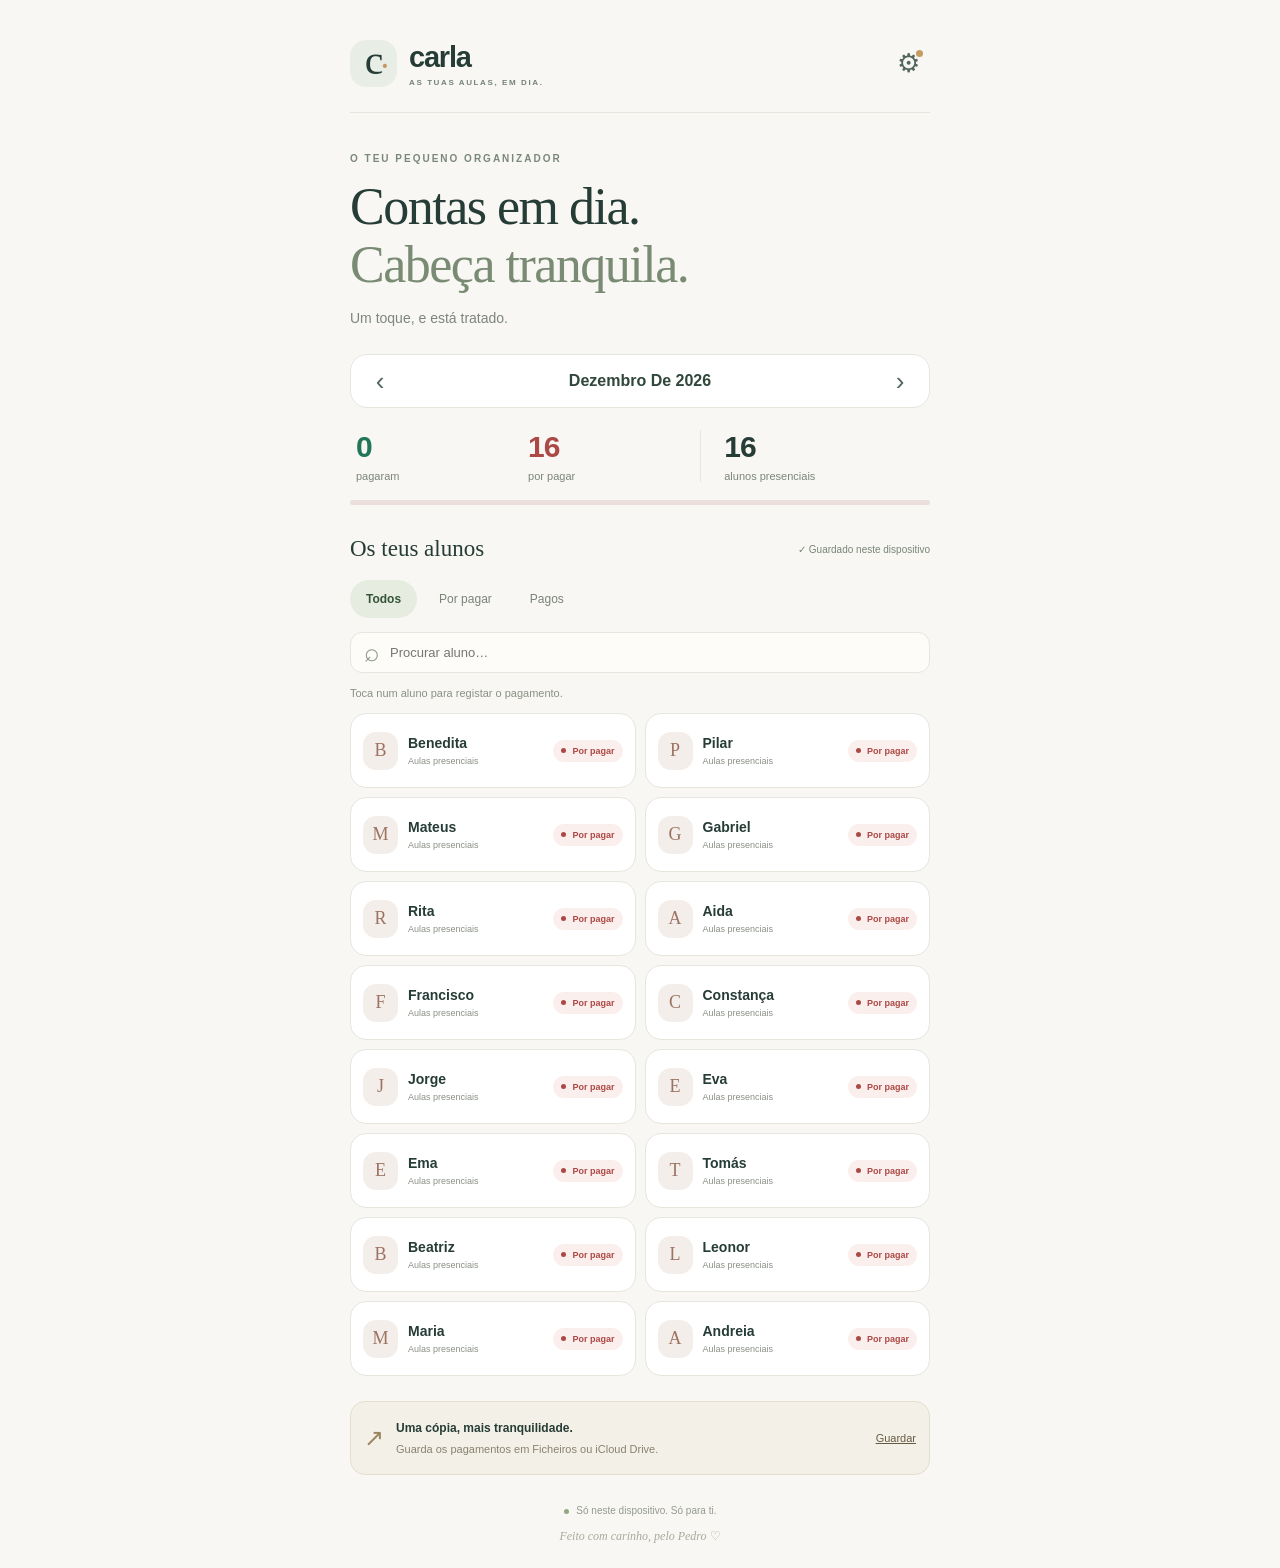
==== site/index.html @ af6f87b8 "Adicionar aplicação Carla — Pagamentos" ====
<!doctype html>
<html lang="pt-PT"><head><meta charset="utf-8"><meta name="viewport" content="width=device-width,initial-scale=1,viewport-fit=cover"><meta name="theme-color" content="#f8f7f4"><meta name="apple-mobile-web-app-capable" content="yes"><meta name="apple-mobile-web-app-status-bar-style" content="default"><meta name="apple-mobile-web-app-title" content="Carla"><meta name="description" content="Os pagamentos das tuas aulas, com tudo no sítio. Dados guardados neste dispositivo."><link rel="manifest" href="./manifest.webmanifest"><link rel="icon" href="./icons/icon.svg" type="image/svg+xml"><link rel="apple-touch-icon" href="./icons/apple-touch-icon.png"><link rel="stylesheet" href="./styles.css"><title>Carla — Pagamentos</title></head>
<body>
<div class="app">
<header><a href="./" class="brand" aria-label="Carla, início"><span class="brand-icon">c<span>·</span></span><span>carla<span class="brand-sub">AS TUAS AULAS, EM DIA.</span></span></a><button id="settings" class="icon-button" aria-label="Definições e cópias de segurança">⚙<span class="dot" id="backup-dot" hidden></span></button></header>
<main>
<section class="intro"><div class="eyebrow">O TEU PEQUENO ORGANIZADOR</div><h1>Contas em dia.<br><span>Cabeça tranquila.</span></h1><p>Um toque, e está tratado.</p></section>
<section class="month-bar" aria-label="Selecionar mês"><button id="previous" class="icon-button" aria-label="Mês anterior">‹</button><button id="month-title" aria-label="Escolher mês"></button><button id="next" class="icon-button" aria-label="Mês seguinte">›</button><input id="month-picker" type="month" aria-label="Mês dos pagamentos" hidden></section>
<section class="summary" aria-label="Resumo dos pagamentos"><div><span id="paid-count" class="number green">0</span><span>pagaram</span></div><div><span id="pending-count" class="number red">16</span><span>por pagar</span></div><div class="total"><span id="total-count" class="number">16</span><span>alunos presenciais</span></div></section>
<div class="progress-track"><div id="progress"></div></div>
<section class="list-section"><div class="section-heading"><h2>Os teus alunos</h2><span id="saved-status" role="status">A abrir…</span></div>
<div class="filters" role="group" aria-label="Filtrar pagamentos"><button class="active" data-filter="all" aria-pressed="true">Todos</button><button data-filter="pending" aria-pressed="false">Por pagar</button><button data-filter="paid" aria-pressed="false">Pagos</button></div>
<label class="search"><span aria-hidden="true">⌕</span><input id="search" type="search" placeholder="Procurar aluno…" aria-label="Procurar aluno" autocomplete="off"></label>
<p id="tap-hint" class="hint">Toca num aluno para registar o pagamento.</p><div id="students" class="students" aria-live="polite"></div>
</section>
<aside id="backup-reminder" class="backup-reminder" hidden><span aria-hidden="true">↗</span><div><strong>Uma cópia, mais tranquilidade.</strong><p>Guarda os pagamentos em Ficheiros ou iCloud Drive.</p></div><button id="quick-backup">Guardar</button></aside>
<footer><span class="local-dot"></span> Só neste dispositivo. Só para ti.<span class="footer-sign">Feito com carinho, pelo Pedro ♡</span></footer>
</main></div>
<dialog id="surprise" class="surprise"><form method="dialog"><span class="celebration" aria-hidden="true">😂</span><p class="eyebrow">PAGAMENTO REGISTADO!</p><h2>O TEU MARIDO PEDRO É UM GÉNIO! 😂</h2><p id="surprise-detail"></p><button class="primary">Está bem, génio! ♡</button></form></dialog>
<dialog id="settings-dialog"><div class="dialog-heading"><h2>O teu cantinho</h2><button data-close class="icon-button" aria-label="Fechar definições">×</button></div><div class="dialog-content"><section><h3>Um toque de alegria</h3><label class="toggle-line">Som de caixa registadora<input id="sound" type="checkbox" role="switch"></label></section><section><h3>Cópias de segurança</h3><p>As alterações são guardadas neste iPhone, com as últimas 30 versões locais. Guarda também uma cópia em Ficheiros ou iCloud Drive: apagar os dados do site pode apagar as versões locais.</p><p id="last-export" class="small"></p><button id="export" class="primary">Guardar cópia de segurança</button><label class="secondary file-label">Importar uma cópia<input id="import" type="file" accept=".json,application/json"></label><button id="local-backups" class="text-button">Recuperar uma versão local</button></section><section><div class="section-heading"><h3>Alunos presenciais</h3><button id="add-student" class="text-button">+ Adicionar</button></div><p class="small">Podes corrigir nomes ou arquivar alunos. O histórico dos pagamentos fica guardado.</p><div id="manage-students"></div></section><section><h3>Levar para o ecrã principal</h3><p>No Safari: Partilhar → Adicionar ao ecrã principal. Abre a aplicação uma vez com internet para a preparar para uso sem ligação.</p><p id="offline-status" class="small">A preparar funcionamento sem internet…</p><button id="refresh-app" class="text-button" hidden>Atualizar aplicação</button></section></div></dialog>
<dialog id="edit-dialog"><form id="edit-form"><div class="dialog-heading"><h2 id="edit-title">Editar aluno</h2><button type="button" data-close class="icon-button" aria-label="Fechar">×</button></div><label>Nome<input id="student-name" maxlength="80" required autocomplete="off"></label><div class="actions"><button type="button" data-close class="secondary">Cancelar</button><button class="primary">Guardar</button></div></form></dialog>
<dialog id="confirm-dialog"><h2 id="confirm-title"></h2><p id="confirm-text"></p><div class="actions"><button id="confirm-no" class="secondary">Cancelar</button><button id="confirm-yes" class="primary">Confirmar</button></div></dialog>
<dialog id="versions-dialog"><div class="dialog-heading"><h2>Versões locais</h2><button data-close class="icon-button" aria-label="Fechar">×</button></div><p>Escolhe uma versão para recuperar. A versão atual fica guardada antes da troca.</p><div id="versions"></div></dialog>
<div id="toast" class="toast" role="status" hidden></div>
<noscript>Ativa o JavaScript no Safari para usar a aplicação.</noscript><script type="module" src="./app.mjs"></script></body></html>
---- site/styles.css ----
*{box-sizing:border-box} :root{font-family:-apple-system,BlinkMacSystemFont,"Segoe UI",sans-serif;color:#263c36;background:#f8f7f4;font-synthesis:none;--green:#22765a;--red:#ac4946;--line:#e5e7df}body{margin:0}button,input{font:inherit}button,a,input{-webkit-tap-highlight-color:transparent}button{cursor:pointer}button:disabled{cursor:wait;opacity:.55}button:focus-visible,a:focus-visible,input:focus-visible{outline:3px solid #ba8c45;outline-offset:4px}button{border:0}a{color:inherit;text-decoration:none}.app{max-width:660px;margin:auto;padding:0 26px}header{display:flex;align-items:center;justify-content:space-between;padding:30px 0 25px;border-bottom:1px solid var(--line)}.brand{display:flex;align-items:center;gap:12px;font-size:29px;font-weight:700;letter-spacing:-1.2px}.brand-icon{width:47px;height:47px;display:grid;place-content:center;background:#e8eee5;border-radius:16px;font-family:Georgia,serif;font-size:42px;font-weight:400;position:relative;padding-bottom:7px}.brand-icon span{position:absolute;right:9px;bottom:0;color:#c29960;font-size:35px}.brand-sub{display:block;font-size:8px;letter-spacing:1.6px;margin-top:4px;font-weight:600;color:#74827a}.icon-button{background:transparent;color:#52675d;min-width:44px;min-height:44px;border-radius:14px;font-size:26px;position:relative}.icon-button:hover{background:#eaece5}.dot{position:absolute;width:7px;height:7px;background:#c49d62;right:7px;top:8px;border-radius:50%}.intro{padding:35px 0 28px}.eyebrow{font-size:10px;font-weight:700;letter-spacing:2px;color:#7a887b}h1{font-family:Georgia,"Times New Roman",serif;font-size:46px;line-height:1.12;font-weight:400;letter-spacing:-1.5px;margin:14px 0}h1 span{color:#7a8b74}.intro p{color:#7d857d;font-size:14px;margin:16px 0 0}.month-bar{display:flex;align-items:center;justify-content:space-between;background:#fff;border:1px solid var(--line);border-radius:17px;padding:4px 7px;margin-bottom:22px;flex-wrap:wrap}#month-title{background:none;font-size:16px;font-weight:650;text-transform:capitalize;color:#30473c;padding:12px}#month-picker{width:100%;border:1px solid var(--line);padding:10px;border-radius:10px}.summary{display:grid;grid-template-columns:1fr 1fr 1.3fr;padding:0 6px 18px}.summary>div{display:flex;flex-direction:column;gap:6px}.summary>div:last-child{border-left:1px solid var(--line);padding-left:23px}.number{font-size:30px;font-weight:550;letter-spacing:-1px}.green{color:var(--green)}.red{color:var(--red)}.summary span:last-child{font-size:11px;color:#7b857b}.progress-track{height:5px;background:#eadfda;border-radius:9px;overflow:hidden;margin-bottom:31px}#progress{height:100%;width:0;background:#6b9874;transition:width .35s}.section-heading{display:flex;justify-content:space-between;align-items:center;gap:8px}h2{font-family:Georgia,serif;font-size:23px;font-weight:400;margin:0}#saved-status{font-size:10px;color:#778574;text-align:right;max-width:48%}.filters{display:flex;gap:6px;margin:18px 0 14px}.filters button{padding:9px 16px;border-radius:25px;background:transparent;color:#7a8379;font-size:12px;min-height:38px}.filters button.active{background:#e6ecdf;color:#36543c;font-weight:600}.search{display:flex;align-items:center;gap:10px;border:1px solid var(--line);background:#fdfcf9;border-radius:12px;padding:0 13px;color:#8c978a}.search span{font-size:26px}.search input{border:0;background:none;padding:12px 0;width:100%;font-size:13px;outline-offset:1px}.hint{font-size:11px;color:#899084;margin:14px 0}.students{display:grid;gap:9px}.student{display:flex;align-items:center;gap:12px;background:#fff;border:1px solid #e5e6de;border-radius:16px;padding:14px;text-align:left;width:100%;color:inherit;min-height:75px;transition:background .2s,transform .15s}.student:active{transform:scale(.985)}.avatar{width:41px;height:41px;border-radius:13px;background:#f4eeea;color:#9c7363;display:grid;place-content:center;font-family:Georgia,serif;font-size:19px;flex-shrink:0}.student.paid .avatar{background:#e9f0e5;color:#648265}.student.paid{background:#fbfdf9}.student-info{flex:1;min-width:0}.student-name{display:block;font-size:15px;font-weight:550;overflow-wrap:anywhere}.student-caption{display:block;font-size:10px;color:#899084;margin-top:5px}.badge{display:flex;align-items:center;gap:6px;border-radius:20px;padding:7px 10px;background:#fbefed;color:#ac4946;font-size:10px;font-weight:650;white-space:nowrap}.badge::before{content:'';width:5px;height:5px;border-radius:50%;background:currentColor}.paid .badge{background:#eaf2e4;color:#417b48}.backup-reminder{display:flex;align-items:center;gap:12px;margin-top:25px;padding:16px 13px;border:1px solid #e5decd;border-radius:15px;background:#f3f0e7}.backup-reminder>span{font-size:24px;color:#9a845e}.backup-reminder strong{font-size:11px;font-weight:650}.backup-reminder p{font-size:10px;color:#8a826f;line-height:1.5;margin:5px 0 0}.backup-reminder button{background:transparent;font-size:11px;color:#665b43;text-decoration:underline;padding:10px 0}footer{text-align:center;font-size:10px;color:#939a8e;padding:30px 0 calc(24px + env(safe-area-inset-bottom))}.local-dot{display:inline-block;background:#92a784;width:5px;height:5px;border-radius:50%;margin-right:5px}.footer-sign{display:block;margin-top:13px;color:#aaa99b;font-family:Georgia,serif;font-style:italic;font-size:12px}dialog{color:#30443a;background:#fbfaf6;border:1px solid #e1e4da;border-radius:24px;padding:25px;max-width:460px;width:calc(100% - 32px);max-height:85dvh;overflow:auto;box-shadow:0 20px 100px #1e332033}dialog::backdrop{background:#26382c66;backdrop-filter:blur(5px)}dialog p{font-size:13px;color:#7c8578;line-height:1.7}dialog h3{font-size:14px;margin:0 0 15px}dialog section{padding:23px 0;border-bottom:1px solid var(--line)}.dialog-heading{display:flex;align-items:center;justify-content:space-between;gap:12px}.dialog-heading h2{font-size:25px}.primary,.secondary{padding:13px 18px;min-height:46px;border-radius:12px;font-size:13px;display:inline-flex;align-items:center;justify-content:center;gap:8px}.primary{background:#365c45;color:#fff}.secondary{background:#e9ecdf;color:#496144}.dialog-content .primary,.file-label{width:100%;margin-bottom:10px}.file-label{position:relative;overflow:hidden;cursor:pointer}.file-label input{position:absolute;inset:0;opacity:0;width:100%;cursor:pointer}.file-label:focus-within{outline:3px solid #ba8c45;outline-offset:3px}.text-button{background:none;color:#547450;padding:12px 0;font-size:12px;min-height:44px}.small{font-size:11px!important}.toggle-line{display:flex;align-items:center;justify-content:space-between;font-size:13px;gap:10px}.toggle-line input{width:22px;height:22px;accent-color:#47734f}.manage-row{display:flex;align-items:center;border-bottom:1px solid var(--line);gap:8px;padding:6px 0}.manage-row>span{flex:1;font-size:13px;overflow-wrap:anywhere}.manage-row button{font-size:11px;min-height:44px;background:none;color:#547450;padding:6px}.manage-row.archived>span{color:#9a9e94}.actions{display:flex;justify-content:flex-end;gap:8px;margin-top:22px}#edit-form>label{display:block;font-size:13px;margin-top:20px}#student-name{width:100%;padding:14px;border:1px solid var(--line);background:white;border-radius:10px;margin-top:8px}.surprise{text-align:center;padding:32px 25px}.celebration{display:block;font-size:58px;margin:0 0 25px}.surprise h2{font-family:Georgia,serif;font-size:28px;line-height:1.3;margin:17px 0}.surprise .primary{margin-top:15px;width:100%}.toast{position:fixed;bottom:calc(24px + env(safe-area-inset-bottom));left:50%;transform:translateX(-50%);background:#2c4538;color:white;padding:14px 22px;border-radius:15px;max-width:90%;width:max-content;font-size:13px;z-index:100}.empty{padding:35px;text-align:center;color:#87907f;font-size:13px}[hidden]{display:none!important}@media(min-width:700px){.app{padding:0 40px}header{padding-top:40px}.intro{padding-top:40px}h1{font-size:52px}.students{grid-template-columns:1fr 1fr}.student{padding:12px;gap:10px}.student-name{font-size:14px}.badge{padding:6px 8px;font-size:9px}.student-caption{font-size:9px}.avatar{width:35px;height:38px;font-size:18px}.backup-reminder p{font-size:11px}.backup-reminder strong{font-size:12px}.backup-reminder button{margin-left:auto}}@media(max-width:350px){.app{padding:0 17px}h1{font-size:40px}.badge{font-size:9px}.summary>div:last-child{padding-left:12px}}@media(prefers-reduced-motion:reduce){*{transition:none!important;scroll-behavior:auto!important}}
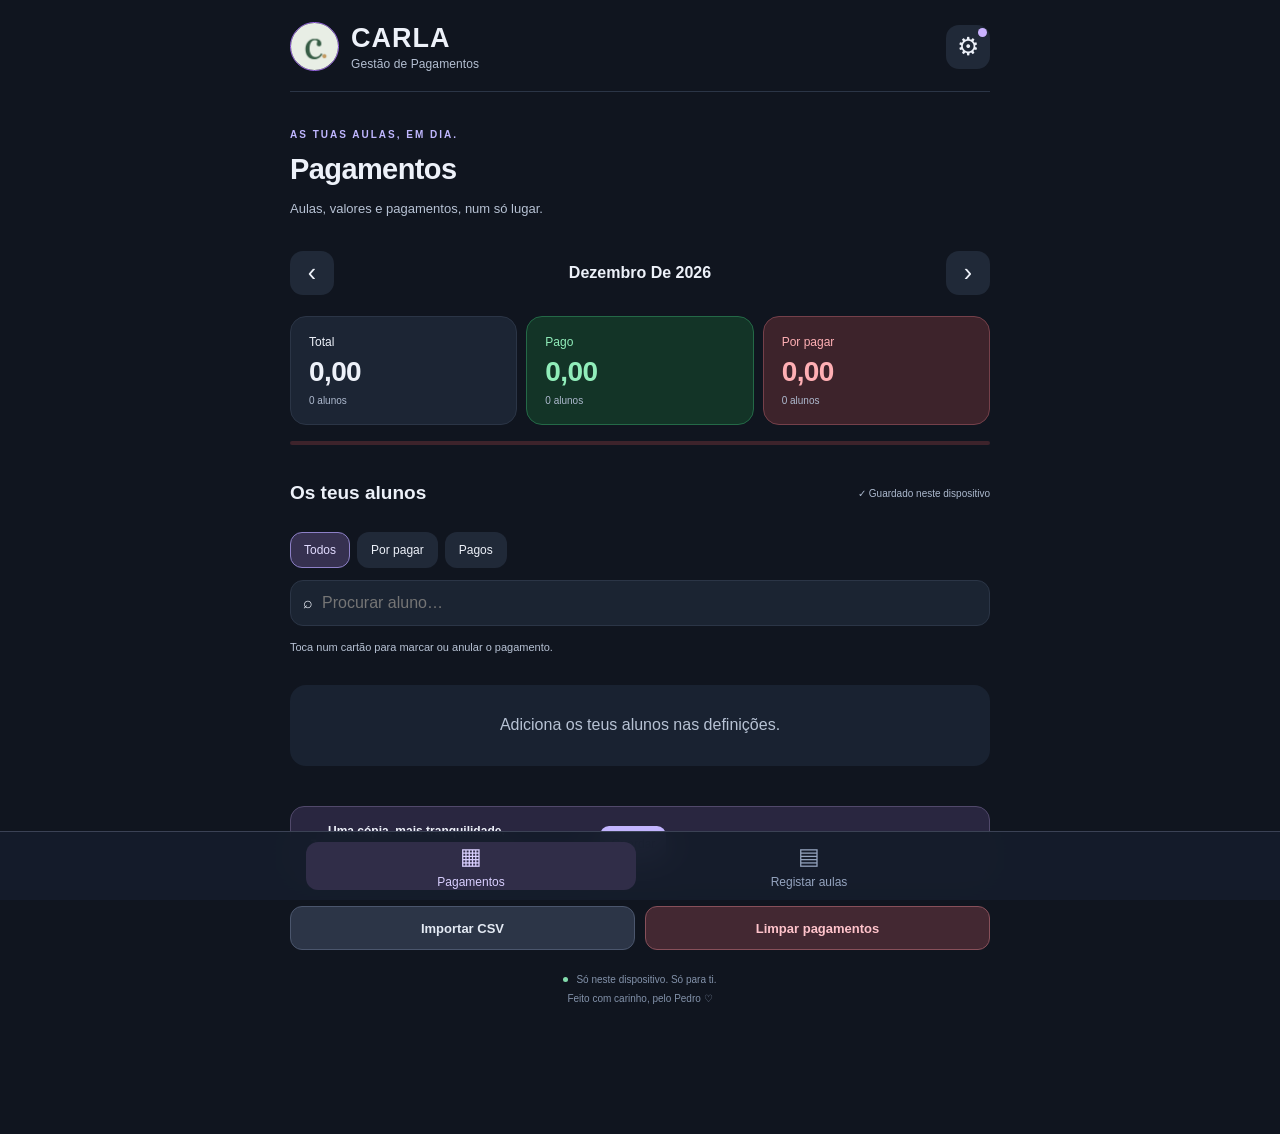
==== commit 5be754bf: "Adicionar aplicação CARLA 2.0 com migração segura" ====
--- a/site/index.html
+++ b/site/index.html
@@ -1,25 +1,25 @@
 <!doctype html>
-<html lang="pt-PT"><head><meta charset="utf-8"><meta name="viewport" content="width=device-width,initial-scale=1,viewport-fit=cover"><meta name="theme-color" content="#f8f7f4"><meta name="apple-mobile-web-app-capable" content="yes"><meta name="apple-mobile-web-app-status-bar-style" content="default"><meta name="apple-mobile-web-app-title" content="Carla"><meta name="description" content="Os pagamentos das tuas aulas, com tudo no sítio. Dados guardados neste dispositivo."><link rel="manifest" href="./manifest.webmanifest"><link rel="icon" href="./icons/icon.svg" type="image/svg+xml"><link rel="apple-touch-icon" href="./icons/apple-touch-icon.png"><link rel="stylesheet" href="./styles.css"><title>Carla — Pagamentos</title></head>
+<html lang="pt-PT"><head><meta charset="utf-8"><meta name="viewport" content="width=device-width,initial-scale=1,viewport-fit=cover"><meta name="theme-color" content="#10151f"><meta name="apple-mobile-web-app-capable" content="yes"><meta name="apple-mobile-web-app-status-bar-style" content="black-translucent"><meta name="apple-mobile-web-app-title" content="Carla"><meta name="description" content="Os pagamentos das tuas aulas, com tudo no sítio. Dados guardados neste dispositivo."><link rel="manifest" href="./manifest.webmanifest"><link rel="icon" href="./icons/icon-192.png" type="image/png"><link rel="apple-touch-icon" href="./icons/apple-touch-icon.png"><link rel="stylesheet" href="./styles.css"><title>CARLA — Gestão de Pagamentos</title></head>
 <body>
 <div class="app">
-<header><a href="./" class="brand" aria-label="Carla, início"><span class="brand-icon">c<span>·</span></span><span>carla<span class="brand-sub">AS TUAS AULAS, EM DIA.</span></span></a><button id="settings" class="icon-button" aria-label="Definições e cópias de segurança">⚙<span class="dot" id="backup-dot" hidden></span></button></header>
+<header><a href="./" class="brand" aria-label="CARLA — Gestão de Pagamentos"><img class="brand-icon" src="./icons/icon-192.png" alt="" width="49" height="49"><span>CARLA<span class="brand-sub">Gestão de Pagamentos</span></span></a><button id="settings" class="icon-button" aria-label="Definições e cópias de segurança">⚙<span class="dot" id="backup-dot" hidden></span></button></header>
 <main>
-<section class="intro"><div class="eyebrow">O TEU PEQUENO ORGANIZADOR</div><h1>Contas em dia.<br><span>Cabeça tranquila.</span></h1><p>Um toque, e está tratado.</p></section>
+<section class="intro"><p class="eyebrow">AS TUAS AULAS, EM DIA.</p><h1 id="page-title">Pagamentos</h1><p>Aulas, valores e pagamentos, num só lugar.</p></section>
 <section class="month-bar" aria-label="Selecionar mês"><button id="previous" class="icon-button" aria-label="Mês anterior">‹</button><button id="month-title" aria-label="Escolher mês"></button><button id="next" class="icon-button" aria-label="Mês seguinte">›</button><input id="month-picker" type="month" aria-label="Mês dos pagamentos" hidden></section>
-<section class="summary" aria-label="Resumo dos pagamentos"><div><span id="paid-count" class="number green">0</span><span>pagaram</span></div><div><span id="pending-count" class="number red">16</span><span>por pagar</span></div><div class="total"><span id="total-count" class="number">16</span><span>alunos presenciais</span></div></section>
-<div class="progress-track"><div id="progress"></div></div>
+<section class="summary" aria-label="Resumo dos pagamentos"><div><span>Total</span><strong id="total-sum">0,00</strong><small><span id="total-count">0</span> alunos</small></div><div class="green"><span>Pago</span><strong id="paid-sum">0,00</strong><small><span id="paid-count">0</span> alunos</small></div><div class="red"><span>Por pagar</span><strong id="pending-sum">0,00</strong><small><span id="pending-count">0</span> alunos</small></div></section>
+<div class="progress-track" aria-hidden="true"><div id="progress"></div></div><p id="values-note" class="small" role="status" hidden>Os pagamentos antigos estão guardados. Importa o CSV deste mês para preencher as aulas e os valores em falta. O resumo só soma os valores já registados.</p>
 <section class="list-section"><div class="section-heading"><h2>Os teus alunos</h2><span id="saved-status" role="status">A abrir…</span></div>
 <div class="filters" role="group" aria-label="Filtrar pagamentos"><button class="active" data-filter="all" aria-pressed="true">Todos</button><button data-filter="pending" aria-pressed="false">Por pagar</button><button data-filter="paid" aria-pressed="false">Pagos</button></div>
 <label class="search"><span aria-hidden="true">⌕</span><input id="search" type="search" placeholder="Procurar aluno…" aria-label="Procurar aluno" autocomplete="off"></label>
 <p id="tap-hint" class="hint">Toca num aluno para registar o pagamento.</p><div id="students" class="students" aria-live="polite"></div>
 </section>
 <aside id="backup-reminder" class="backup-reminder" hidden><span aria-hidden="true">↗</span><div><strong>Uma cópia, mais tranquilidade.</strong><p>Guarda os pagamentos em Ficheiros ou iCloud Drive.</p></div><button id="quick-backup">Guardar</button></aside>
-<footer><span class="local-dot"></span> Só neste dispositivo. Só para ti.<span class="footer-sign">Feito com carinho, pelo Pedro ♡</span></footer>
-</main></div>
+<div class="main-actions"><label class="secondary file-label">Importar CSV<input id="csv-file" type="file" accept=".csv,text/csv"></label><button id="clear-payments" class="danger">Limpar pagamentos</button></div><footer><span class="local-dot"></span> Só neste dispositivo. Só para ti.<span class="footer-sign">Feito com carinho, pelo Pedro ♡</span></footer>
+</main></div><nav class="bottom-nav" aria-label="Navegação principal"><button data-tab="payments" class="active" aria-pressed="true"><span aria-hidden="true">▦</span>Pagamentos</button><button data-tab="lessons" aria-pressed="false"><span aria-hidden="true">▤</span>Registar aulas</button></nav>
 <dialog id="surprise" class="surprise"><form method="dialog"><span class="celebration" aria-hidden="true">😂</span><p class="eyebrow">PAGAMENTO REGISTADO!</p><h2>O TEU MARIDO PEDRO É UM GÉNIO! 😂</h2><p id="surprise-detail"></p><button class="primary">Está bem, génio! ♡</button></form></dialog>
-<dialog id="settings-dialog"><div class="dialog-heading"><h2>O teu cantinho</h2><button data-close class="icon-button" aria-label="Fechar definições">×</button></div><div class="dialog-content"><section><h3>Um toque de alegria</h3><label class="toggle-line">Som de caixa registadora<input id="sound" type="checkbox" role="switch"></label></section><section><h3>Cópias de segurança</h3><p>As alterações são guardadas neste iPhone, com as últimas 30 versões locais. Guarda também uma cópia em Ficheiros ou iCloud Drive: apagar os dados do site pode apagar as versões locais.</p><p id="last-export" class="small"></p><button id="export" class="primary">Guardar cópia de segurança</button><label class="secondary file-label">Importar uma cópia<input id="import" type="file" accept=".json,application/json"></label><button id="local-backups" class="text-button">Recuperar uma versão local</button></section><section><div class="section-heading"><h3>Alunos presenciais</h3><button id="add-student" class="text-button">+ Adicionar</button></div><p class="small">Podes corrigir nomes ou arquivar alunos. O histórico dos pagamentos fica guardado.</p><div id="manage-students"></div></section><section><h3>Levar para o ecrã principal</h3><p>No Safari: Partilhar → Adicionar ao ecrã principal. Abre a aplicação uma vez com internet para a preparar para uso sem ligação.</p><p id="offline-status" class="small">A preparar funcionamento sem internet…</p><button id="refresh-app" class="text-button" hidden>Atualizar aplicação</button></section></div></dialog>
-<dialog id="edit-dialog"><form id="edit-form"><div class="dialog-heading"><h2 id="edit-title">Editar aluno</h2><button type="button" data-close class="icon-button" aria-label="Fechar">×</button></div><label>Nome<input id="student-name" maxlength="80" required autocomplete="off"></label><div class="actions"><button type="button" data-close class="secondary">Cancelar</button><button class="primary">Guardar</button></div></form></dialog>
+<dialog id="settings-dialog"><div class="dialog-heading"><h2>O teu cantinho</h2><button data-close class="icon-button" aria-label="Fechar definições">×</button></div><div class="dialog-content"><section><h3>Um toque de alegria</h3><label class="toggle-line">Som de caixa registadora<input id="sound" type="checkbox" role="switch"></label><button id="test-sound" class="text-button" type="button">♫ Testar som</button></section><section><h3>Cópias de segurança</h3><p>As alterações são guardadas neste iPhone, com as últimas 30 versões locais. Guarda também uma cópia em Ficheiros ou iCloud Drive: apagar os dados do site pode apagar as versões locais.</p><p id="last-export" class="small"></p><button id="export" class="primary">Guardar cópia de segurança</button><button id="download-backup" class="text-button" type="button">Descarregar JSON diretamente</button><label class="secondary file-label">Importar uma cópia<input id="import" type="file" accept=".json,application/json"></label><button id="local-backups" class="text-button">Recuperar uma versão local</button></section><section><div class="section-heading"><h3>Alunos presenciais</h3><button id="add-student" class="text-button">+ Adicionar</button></div><p class="small">Podes corrigir nomes ou arquivar alunos. O histórico dos pagamentos fica guardado.</p><div id="manage-students"></div></section><section><h3>Levar para o ecrã principal</h3><p>No Safari: Partilhar → Adicionar ao ecrã principal. Abre a aplicação uma vez com internet para a preparar para uso sem ligação.</p><p id="offline-status" class="small">A preparar funcionamento sem internet…</p><button id="refresh-app" class="text-button" hidden>Atualizar aplicação</button></section></div></dialog>
+<dialog id="edit-dialog"><form id="edit-form"><div class="dialog-heading"><h2 id="edit-title">Editar aluno</h2><button type="button" data-close class="icon-button" aria-label="Fechar">×</button></div><label>Nome<input id="student-name" maxlength="80" required autocomplete="off"></label><label>Preço por aula (1 hora)<input id="student-rate" type="number" min="0" max="1000000" step="0.01" required></label><p class="small">O preço aplica-se aos meses sem aulas registadas. Os meses já registados mantêm o seu preço.</p><div class="actions"><button type="button" data-close class="secondary">Cancelar</button><button class="primary">Guardar</button></div></form></dialog>
 <dialog id="confirm-dialog"><h2 id="confirm-title"></h2><p id="confirm-text"></p><div class="actions"><button id="confirm-no" class="secondary">Cancelar</button><button id="confirm-yes" class="primary">Confirmar</button></div></dialog>
 <dialog id="versions-dialog"><div class="dialog-heading"><h2>Versões locais</h2><button data-close class="icon-button" aria-label="Fechar">×</button></div><p>Escolhe uma versão para recuperar. A versão atual fica guardada antes da troca.</p><div id="versions"></div></dialog>
-<div id="toast" class="toast" role="status" hidden></div>
+<dialog id="csv-dialog"><form id="csv-form"><div class="dialog-heading"><h2>Importar da CARLA PRO</h2><button type="button" data-close class="icon-button" aria-label="Fechar">×</button></div><p id="csv-preview"></p><label>Mês das aulas<input id="csv-month" type="month" required></label><p>Reimportar o mesmo ficheiro não duplica alunos nem soma novamente as aulas. Um estado pendente nunca anula um pagamento já registado.</p><div class="actions"><button type="button" data-close class="secondary">Cancelar</button><button class="primary">Rever importação</button></div></form></dialog><div id="toast" class="toast" role="status" hidden></div>
 <noscript>Ativa o JavaScript no Safari para usar a aplicação.</noscript><script type="module" src="./app.mjs"></script></body></html>
--- a/site/styles.css
+++ b/site/styles.css
@@ -1 +1,3 @@
-*{box-sizing:border-box} :root{font-family:-apple-system,BlinkMacSystemFont,"Segoe UI",sans-serif;color:#263c36;background:#f8f7f4;font-synthesis:none;--green:#22765a;--red:#ac4946;--line:#e5e7df}body{margin:0}button,input{font:inherit}button,a,input{-webkit-tap-highlight-color:transparent}button{cursor:pointer}button:disabled{cursor:wait;opacity:.55}button:focus-visible,a:focus-visible,input:focus-visible{outline:3px solid #ba8c45;outline-offset:4px}button{border:0}a{color:inherit;text-decoration:none}.app{max-width:660px;margin:auto;padding:0 26px}header{display:flex;align-items:center;justify-content:space-between;padding:30px 0 25px;border-bottom:1px solid var(--line)}.brand{display:flex;align-items:center;gap:12px;font-size:29px;font-weight:700;letter-spacing:-1.2px}.brand-icon{width:47px;height:47px;display:grid;place-content:center;background:#e8eee5;border-radius:16px;font-family:Georgia,serif;font-size:42px;font-weight:400;position:relative;padding-bottom:7px}.brand-icon span{position:absolute;right:9px;bottom:0;color:#c29960;font-size:35px}.brand-sub{display:block;font-size:8px;letter-spacing:1.6px;margin-top:4px;font-weight:600;color:#74827a}.icon-button{background:transparent;color:#52675d;min-width:44px;min-height:44px;border-radius:14px;font-size:26px;position:relative}.icon-button:hover{background:#eaece5}.dot{position:absolute;width:7px;height:7px;background:#c49d62;right:7px;top:8px;border-radius:50%}.intro{padding:35px 0 28px}.eyebrow{font-size:10px;font-weight:700;letter-spacing:2px;color:#7a887b}h1{font-family:Georgia,"Times New Roman",serif;font-size:46px;line-height:1.12;font-weight:400;letter-spacing:-1.5px;margin:14px 0}h1 span{color:#7a8b74}.intro p{color:#7d857d;font-size:14px;margin:16px 0 0}.month-bar{display:flex;align-items:center;justify-content:space-between;background:#fff;border:1px solid var(--line);border-radius:17px;padding:4px 7px;margin-bottom:22px;flex-wrap:wrap}#month-title{background:none;font-size:16px;font-weight:650;text-transform:capitalize;color:#30473c;padding:12px}#month-picker{width:100%;border:1px solid var(--line);padding:10px;border-radius:10px}.summary{display:grid;grid-template-columns:1fr 1fr 1.3fr;padding:0 6px 18px}.summary>div{display:flex;flex-direction:column;gap:6px}.summary>div:last-child{border-left:1px solid var(--line);padding-left:23px}.number{font-size:30px;font-weight:550;letter-spacing:-1px}.green{color:var(--green)}.red{color:var(--red)}.summary span:last-child{font-size:11px;color:#7b857b}.progress-track{height:5px;background:#eadfda;border-radius:9px;overflow:hidden;margin-bottom:31px}#progress{height:100%;width:0;background:#6b9874;transition:width .35s}.section-heading{display:flex;justify-content:space-between;align-items:center;gap:8px}h2{font-family:Georgia,serif;font-size:23px;font-weight:400;margin:0}#saved-status{font-size:10px;color:#778574;text-align:right;max-width:48%}.filters{display:flex;gap:6px;margin:18px 0 14px}.filters button{padding:9px 16px;border-radius:25px;background:transparent;color:#7a8379;font-size:12px;min-height:38px}.filters button.active{background:#e6ecdf;color:#36543c;font-weight:600}.search{display:flex;align-items:center;gap:10px;border:1px solid var(--line);background:#fdfcf9;border-radius:12px;padding:0 13px;color:#8c978a}.search span{font-size:26px}.search input{border:0;background:none;padding:12px 0;width:100%;font-size:13px;outline-offset:1px}.hint{font-size:11px;color:#899084;margin:14px 0}.students{display:grid;gap:9px}.student{display:flex;align-items:center;gap:12px;background:#fff;border:1px solid #e5e6de;border-radius:16px;padding:14px;text-align:left;width:100%;color:inherit;min-height:75px;transition:background .2s,transform .15s}.student:active{transform:scale(.985)}.avatar{width:41px;height:41px;border-radius:13px;background:#f4eeea;color:#9c7363;display:grid;place-content:center;font-family:Georgia,serif;font-size:19px;flex-shrink:0}.student.paid .avatar{background:#e9f0e5;color:#648265}.student.paid{background:#fbfdf9}.student-info{flex:1;min-width:0}.student-name{display:block;font-size:15px;font-weight:550;overflow-wrap:anywhere}.student-caption{display:block;font-size:10px;color:#899084;margin-top:5px}.badge{display:flex;align-items:center;gap:6px;border-radius:20px;padding:7px 10px;background:#fbefed;color:#ac4946;font-size:10px;font-weight:650;white-space:nowrap}.badge::before{content:'';width:5px;height:5px;border-radius:50%;background:currentColor}.paid .badge{background:#eaf2e4;color:#417b48}.backup-reminder{display:flex;align-items:center;gap:12px;margin-top:25px;padding:16px 13px;border:1px solid #e5decd;border-radius:15px;background:#f3f0e7}.backup-reminder>span{font-size:24px;color:#9a845e}.backup-reminder strong{font-size:11px;font-weight:650}.backup-reminder p{font-size:10px;color:#8a826f;line-height:1.5;margin:5px 0 0}.backup-reminder button{background:transparent;font-size:11px;color:#665b43;text-decoration:underline;padding:10px 0}footer{text-align:center;font-size:10px;color:#939a8e;padding:30px 0 calc(24px + env(safe-area-inset-bottom))}.local-dot{display:inline-block;background:#92a784;width:5px;height:5px;border-radius:50%;margin-right:5px}.footer-sign{display:block;margin-top:13px;color:#aaa99b;font-family:Georgia,serif;font-style:italic;font-size:12px}dialog{color:#30443a;background:#fbfaf6;border:1px solid #e1e4da;border-radius:24px;padding:25px;max-width:460px;width:calc(100% - 32px);max-height:85dvh;overflow:auto;box-shadow:0 20px 100px #1e332033}dialog::backdrop{background:#26382c66;backdrop-filter:blur(5px)}dialog p{font-size:13px;color:#7c8578;line-height:1.7}dialog h3{font-size:14px;margin:0 0 15px}dialog section{padding:23px 0;border-bottom:1px solid var(--line)}.dialog-heading{display:flex;align-items:center;justify-content:space-between;gap:12px}.dialog-heading h2{font-size:25px}.primary,.secondary{padding:13px 18px;min-height:46px;border-radius:12px;font-size:13px;display:inline-flex;align-items:center;justify-content:center;gap:8px}.primary{background:#365c45;color:#fff}.secondary{background:#e9ecdf;color:#496144}.dialog-content .primary,.file-label{width:100%;margin-bottom:10px}.file-label{position:relative;overflow:hidden;cursor:pointer}.file-label input{position:absolute;inset:0;opacity:0;width:100%;cursor:pointer}.file-label:focus-within{outline:3px solid #ba8c45;outline-offset:3px}.text-button{background:none;color:#547450;padding:12px 0;font-size:12px;min-height:44px}.small{font-size:11px!important}.toggle-line{display:flex;align-items:center;justify-content:space-between;font-size:13px;gap:10px}.toggle-line input{width:22px;height:22px;accent-color:#47734f}.manage-row{display:flex;align-items:center;border-bottom:1px solid var(--line);gap:8px;padding:6px 0}.manage-row>span{flex:1;font-size:13px;overflow-wrap:anywhere}.manage-row button{font-size:11px;min-height:44px;background:none;color:#547450;padding:6px}.manage-row.archived>span{color:#9a9e94}.actions{display:flex;justify-content:flex-end;gap:8px;margin-top:22px}#edit-form>label{display:block;font-size:13px;margin-top:20px}#student-name{width:100%;padding:14px;border:1px solid var(--line);background:white;border-radius:10px;margin-top:8px}.surprise{text-align:center;padding:32px 25px}.celebration{display:block;font-size:58px;margin:0 0 25px}.surprise h2{font-family:Georgia,serif;font-size:28px;line-height:1.3;margin:17px 0}.surprise .primary{margin-top:15px;width:100%}.toast{position:fixed;bottom:calc(24px + env(safe-area-inset-bottom));left:50%;transform:translateX(-50%);background:#2c4538;color:white;padding:14px 22px;border-radius:15px;max-width:90%;width:max-content;font-size:13px;z-index:100}.empty{padding:35px;text-align:center;color:#87907f;font-size:13px}[hidden]{display:none!important}@media(min-width:700px){.app{padding:0 40px}header{padding-top:40px}.intro{padding-top:40px}h1{font-size:52px}.students{grid-template-columns:1fr 1fr}.student{padding:12px;gap:10px}.student-name{font-size:14px}.badge{padding:6px 8px;font-size:9px}.student-caption{font-size:9px}.avatar{width:35px;height:38px;font-size:18px}.backup-reminder p{font-size:11px}.backup-reminder strong{font-size:12px}.backup-reminder button{margin-left:auto}}@media(max-width:350px){.app{padding:0 17px}h1{font-size:40px}.badge{font-size:9px}.summary>div:last-child{padding-left:12px}}@media(prefers-reduced-motion:reduce){*{transition:none!important;scroll-behavior:auto!important}}
+*{box-sizing:border-box} :root{color-scheme:dark;font-family:-apple-system,BlinkMacSystemFont,"Segoe UI",sans-serif;color:#edf1f9;background:#10151f;font-synthesis:none;--line:#2b3546;--green:#91edba;--red:#ffafb4}body{margin:0}button,input{font:inherit}button,a,input{-webkit-tap-highlight-color:transparent}button{cursor:pointer;color:inherit;border:0}button:disabled{cursor:default;opacity:.5}button:focus-visible,a:focus-visible,input:focus-visible{outline:3px solid #b7adff;outline-offset:3px}a{color:inherit;text-decoration:none}.app{max-width:760px;margin:auto;padding:0 18px}header{display:flex;align-items:center;justify-content:space-between;gap:10px;padding:calc(22px + env(safe-area-inset-top)) 0 20px;border-bottom:1px solid var(--line)}.brand{display:flex;align-items:center;gap:12px;font-size:27px;font-weight:800;letter-spacing:1px}.brand-icon{width:49px;height:49px;display:grid;place-items:center;background:#272840;border:1px solid #434263;border-radius:16px;font-size:28px}.brand-sub{display:block;font-size:12px;letter-spacing:.1px;font-weight:500;color:#b4bfd2;margin-top:3px}.icon-button{position:relative;width:44px;min-height:44px;border-radius:13px;background:#202938;font-size:25px}.dot{position:absolute;right:3px;top:3px;width:9px;height:9px;border-radius:50%;background:#cab2ff}.intro{padding:25px 0 14px}.eyebrow{font-size:10px;font-weight:700;letter-spacing:2px;color:#c0b7ff}h1{font-size:29px;letter-spacing:-.6px;margin:10px 0}p{line-height:1.55;color:#b7c2d4}.intro p:last-child{font-size:13px;margin-bottom:4px}.month-bar{display:flex;align-items:center;justify-content:space-between;flex-wrap:wrap;gap:8px;padding:14px 0}#month-title{background:none;font-weight:700;font-size:16px;text-transform:capitalize;padding:12px}#month-picker{width:100%}.summary{display:grid;grid-template-columns:repeat(3,minmax(0,1fr));gap:9px;margin:7px 0 16px}.summary>div{padding:15px 9px;border:1px solid var(--line);border-radius:16px;background:#1c2534;display:flex;flex-direction:column;gap:7px;min-width:0}.summary span{font-size:12px}.summary strong{font-size:clamp(16px,4.7vw,25px);font-variant-numeric:tabular-nums;letter-spacing:-.6px}.summary small{font-size:10px;color:#aebacf}.summary small span{font-size:inherit}.summary .green{background:#133427;border-color:#246947;color:var(--green)}.summary .red{background:#3d232b;border-color:#75404a;color:var(--red)}.progress-track{height:4px;background:#3d232b;border-radius:8px;overflow:hidden}#progress{height:100%;background:#72d7a0;transition:width .2s}.section-heading{display:flex;align-items:center;justify-content:space-between;gap:10px;margin-top:22px}h2{font-size:19px}h3{font-size:16px}#saved-status{font-size:10px;color:#acb9ce}.filters{display:flex;gap:7px;margin:12px 0}.filters button{background:#202938;padding:10px 13px;border:1px solid transparent;border-radius:12px;font-size:12px}.filters button.active{background:#363150;border-color:#8d80c7;color:#e2dcff}.search{display:flex;align-items:center;gap:9px;background:#1b2432;border:1px solid var(--line);border-radius:13px;padding:0 12px}.search input{border:0;background:none;min-width:0;width:100%;padding:13px 0}.hint{font-size:11px;margin:13px 0}.students{display:grid;grid-template-columns:repeat(3,minmax(0,1fr));gap:9px}.student{display:flex;flex-direction:column;align-items:center;text-align:center;gap:8px;padding:16px 5px;background:#3a222c;border:1px solid #814651;border-radius:16px;min-width:0;overflow-wrap:anywhere;color:#ffe5e8}.student.paid{background:#143629;border-color:#33724e;color:#c3f9d8}.avatar{display:grid;place-items:center;width:32px;height:32px;background:#ffffff10;border-radius:11px;font-weight:800;font-size:16px}.student-name{font-size:12px;font-weight:750}.student-amount{font-size:18px;font-variant-numeric:tabular-nums;letter-spacing:-.5px}.student-caption{font-size:9px;line-height:1.5;opacity:.8}.badge{font-size:10px;border-radius:20px;padding:5px 8px;background:#0003;color:var(--red)}.paid .badge{color:var(--green)}.empty{grid-column:1/-1;text-align:center;padding:28px 12px;background:#192231;border-radius:16px}.lesson-grid{grid-template-columns:repeat(2,minmax(0,1fr))}.lesson-grid .student{padding:16px 12px}.lesson-grid .student-name{font-size:14px}.lesson-form{display:flex;flex-direction:column;gap:9px;width:100%;margin-top:5px}.lesson-form label{font-size:11px;text-align:left}.lesson-form input{width:100%;margin-top:7px;padding:10px}.calculation{font-size:12px}.lesson-form button{font-size:12px;padding:11px 6px}.primary,.secondary,.danger{display:inline-flex;align-items:center;justify-content:center;min-height:44px;padding:12px 15px;border-radius:12px;font-weight:650;font-size:13px}.primary{background:#c3b5ff;color:#201c38}.secondary{background:#2c3547;border:1px solid #4b566d;color:#e4eaf4}.danger{background:#432832;border:1px solid #87505a;color:#ffc3cb}.main-actions{display:flex;gap:10px;margin-top:25px;flex-wrap:wrap}.main-actions>*{flex:1}.file-label{cursor:pointer;position:relative;overflow:hidden}.file-label input{position:absolute;inset:0;opacity:0;cursor:pointer;width:100%;height:100%}.backup-reminder{display:flex;align-items:center;gap:10px;background:#292640;border:1px solid #51496b;border-radius:14px;margin:24px 0 0;padding:14px}.backup-reminder strong{font-size:12px}.backup-reminder p{font-size:11px;margin:5px 0}.backup-reminder button{background:#c3b5ff;color:#201c38;border-radius:9px;padding:11px;font-size:12px}footer{display:flex;align-items:center;justify-content:center;flex-wrap:wrap;gap:8px;font-size:10px;color:#8392aa;padding:24px 0 130px}.footer-sign{width:100%;text-align:center}.local-dot{width:5px;height:5px;border-radius:50%;background:#83dbac}.bottom-nav{position:fixed;bottom:0;left:0;right:0;z-index:3;display:flex;justify-content:center;gap:8px;border-top:1px solid #3b4255;background:#151d2bf5;padding:10px 18px calc(10px + env(safe-area-inset-bottom));backdrop-filter:blur(15px)}.bottom-nav button{display:flex;flex-direction:column;align-items:center;gap:5px;background:none;color:#95a4bf;font-size:12px;min-height:48px;width:min(45%,330px);border-radius:12px}.bottom-nav button span{font-size:23px}.bottom-nav button.active{background:#302d48;color:#d9cfff}dialog{background:#1a2332;border:1px solid #46526a;border-radius:22px;color:#f0f3fa;width:min(94vw,600px);max-height:88dvh;padding:23px;box-shadow:0 25px 80px #0008}dialog::backdrop{background:#060b15bd;backdrop-filter:blur(5px)}dialog p{font-size:13px}dialog h2{margin:0 0 15px}.dialog-heading{display:flex;align-items:center;justify-content:space-between;gap:8px}.dialog-heading h2{margin:0}.dialog-content section{border-bottom:1px solid var(--line);padding:12px 0 22px}.dialog-content section:last-child{border:0}.dialog-content .primary,.dialog-content .secondary{width:100%;margin-top:10px}.text-button{background:none;color:#c3b5ff;padding:12px 3px;font-size:13px;text-align:left}.toggle-line{display:flex;align-items:center;justify-content:space-between;gap:10px;font-size:13px}input{color:#f0f3fa;background:#111b29;border:1px solid #4d5b73;border-radius:9px;padding:12px;min-width:0}input[type=checkbox]{width:25px;height:25px;accent-color:#b9a8ff}.small{font-size:11px!important}form>label{display:flex;flex-direction:column;gap:8px;margin:17px 0;font-size:13px}.actions{display:flex;gap:10px;justify-content:flex-end;margin-top:20px}.manage-row{display:flex;align-items:center;gap:7px;border-bottom:1px solid var(--line);padding:12px 0;font-size:12px}.manage-row>span{flex:1;overflow-wrap:anywhere}.manage-row button{background:#30394b;border-radius:8px;padding:10px 7px;font-size:11px}.archived>span{color:#8492aa}.surprise{text-align:center}.surprise h2{font-size:26px;line-height:1.25}.celebration{font-size:55px}.toast{position:fixed;z-index:99;bottom:calc(100px + env(safe-area-inset-bottom));left:50%;transform:translateX(-50%);width:min(92%,550px);padding:16px 20px;border:1px solid #8275ae;border-radius:14px;background:#343048;color:#fff;box-shadow:0 10px 40px #0008;font-size:13px}[hidden]{display:none!important}@media(prefers-reduced-motion:reduce){*{transition:none!important}}@media(min-width:600px){.app{padding:0 30px}.student{padding:23px 10px}.student-name{font-size:15px}.student-caption{font-size:11px}.student-amount{font-size:24px}.summary>div{padding:18px}.summary strong{font-size:28px}}
+
+img.brand-icon{display:block;object-fit:cover;flex-shrink:0;border:1px solid #9d69e8;border-radius:50%;background:#25113e}
